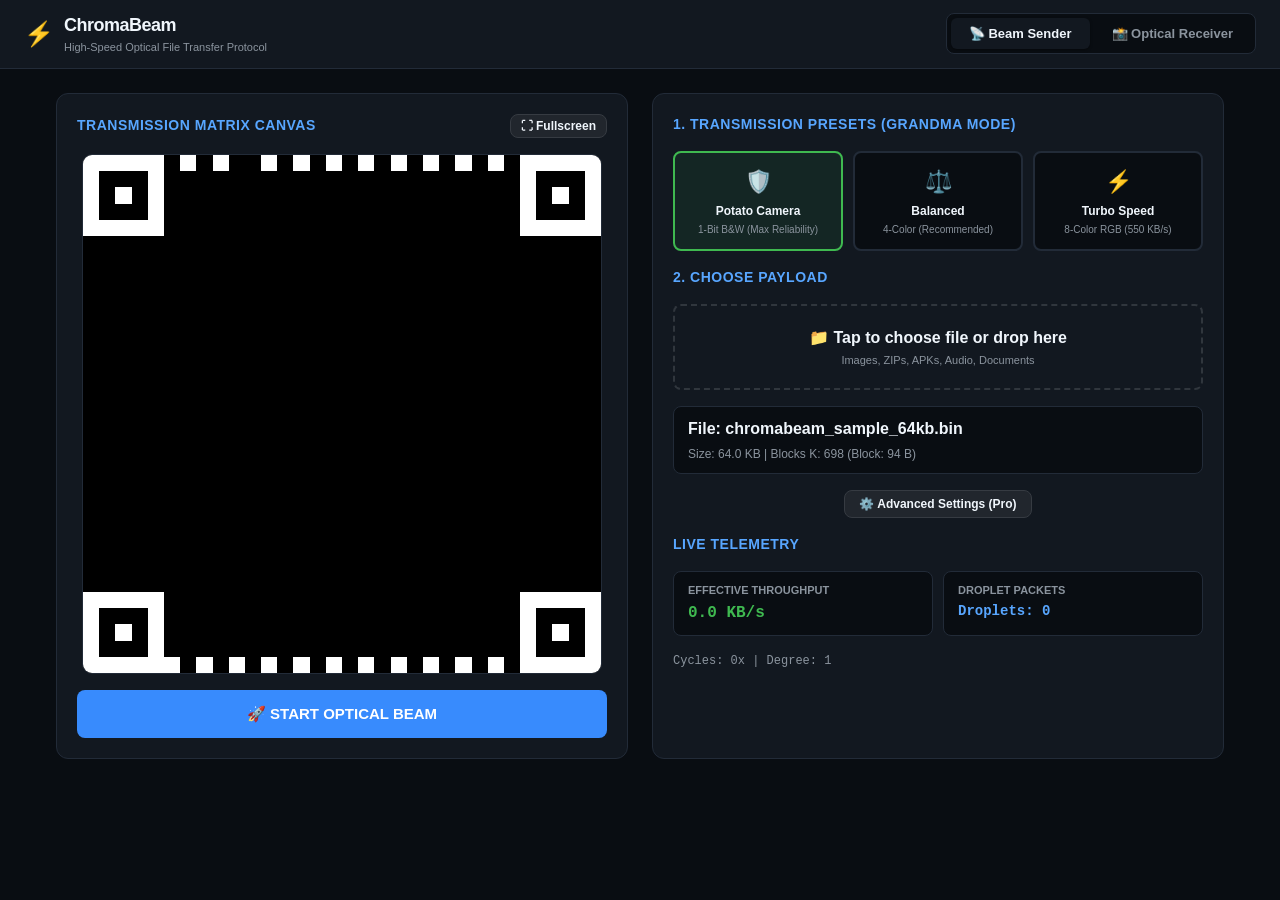
==== web/index.html @ 571ff3cd "fix: Complete receiver.js rewrite - fixed viewfinder, Otsu threshold, 3x3 multi-pixel sampling, pre-" ====
<!DOCTYPE html>
<html lang="en">
<head>
    <meta charset="UTF-8">
    <meta name="viewport" content="width=device-width, initial-scale=1.0">
    <title>ChromaBeam — High-Speed Optical File Transfer Protocol</title>
    <meta name="description" content="Ultra-fast optical file transfer through multi-mode animated matrix fountain codes across air-gapped screens and cameras.">
    <link rel="stylesheet" href="style.css">
</head>
<body>
    <header>
        <div class="brand">
            <span class="brand-icon">⚡</span>
            <div>
                <h1 class="brand-title">ChromaBeam</h1>
                <p class="brand-subtitle">High-Speed Optical File Transfer Protocol</p>
            </div>
        </div>
        <nav class="nav-tabs" aria-label="Application Mode Tabs">
            <button id="tabSenderBtn" class="tab-btn active" onclick="switchView('sender')">📡 Beam Sender</button>
            <button id="tabReceiverBtn" class="tab-btn" onclick="switchView('receiver')">📸 Optical Receiver</button>
        </nav>
    </header>

    <main>
        <!-- ==================== SENDER VIEW ==================== -->
        <section id="senderView" class="view-section active">
            <!-- Left: Optical Canvas -->
            <div class="card">
                <div class="control-row">
                    <span class="card-title">Transmission Matrix Canvas</span>
                    <button class="btn btn-secondary" onclick="toggleSenderFullscreen()" style="padding: 4px 10px; font-size: 12px;">⛶ Fullscreen</button>
                </div>
                <div id="senderCanvasContainer" class="canvas-wrapper">
                    <canvas id="senderCanvas" width="480" height="480"></canvas>
                </div>
                <button id="senderStreamBtn" class="btn btn-primary btn-lg" onclick="toggleSenderStream()">🚀 START OPTICAL BEAM</button>
            </div>

            <!-- Right: Settings & Telemetry -->
            <div class="card">
                <span class="card-title">1. Transmission Presets (Grandma Mode)</span>
                <div class="preset-grid">
                    <div id="preset_potato" class="preset-card active" onclick="applyPreset('potato')">
                        <div class="preset-icon">🛡️</div>
                        <div class="preset-name">Potato Camera</div>
                        <div class="preset-sub">1-Bit B&W (Max Reliability)</div>
                    </div>
                    <div id="preset_balanced" class="preset-card" onclick="applyPreset('balanced')">
                        <div class="preset-icon">⚖️</div>
                        <div class="preset-name">Balanced</div>
                        <div class="preset-sub">4-Color (Recommended)</div>
                    </div>
                    <div id="preset_turbo" class="preset-card" onclick="applyPreset('turbo')">
                        <div class="preset-icon">⚡</div>
                        <div class="preset-name">Turbo Speed</div>
                        <div class="preset-sub">8-Color RGB (550 KB/s)</div>
                    </div>
                </div>

                <span class="card-title">2. Choose Payload</span>
                <div id="senderDropArea" class="drop-zone" onclick="document.getElementById('senderFileInput').click()">
                    <div class="drop-title">📁 Tap to choose file or drop here</div>
                    <div class="drop-subtitle">Images, ZIPs, APKs, Audio, Documents</div>
                    <input type="file" id="senderFileInput" style="display: none;">
                </div>

                <div class="metric-box">
                    <div id="senderFileLabel" style="font-weight: 600; word-break: break-all;">File: chromabeam_sample_64kb.bin</div>
                    <div id="senderSizeLabel" style="font-size: 12px; color: var(--text-secondary); margin-top: 4px;">Size: 64.0 KB</div>
                </div>

                <!-- Advanced Pro Settings Toggle -->
                <div style="text-align: center;">
                    <button id="proToggleBtn" class="btn btn-secondary" onclick="toggleProMode()" style="font-size: 12px; padding: 6px 14px;">⚙️ Advanced Settings (Pro)</button>
                </div>

                <div id="senderProSection" style="display: none; flex-direction: column; gap: 12px; border-top: 1px solid var(--card-border); padding-top: 12px;">
                    <div class="control-row">
                        <label for="senderModeSelect" style="font-size: 13px;">Color Depth:</label>
                        <select id="senderModeSelect" onchange="updateSenderColorMode(parseInt(this.value))">
                            <option value="0" selected>1-bit Monochrome (Black & White)</option>
                            <option value="1">2-bit 4-Color (K, R, G, W)</option>
                            <option value="2">3-bit 8-Color (JAB RGB)</option>
                        </select>
                    </div>

                    <div class="control-row">
                        <label for="senderGridSelect" style="font-size: 13px;">Matrix Density:</label>
                        <select id="senderGridSelect" onchange="updateSenderGridDensity(parseInt(this.value))">
                            <option value="32" selected>32x32 (Ultra Large Cells)</option>
                            <option value="48">48x48 (Balanced)</option>
                            <option value="64">64x64 (High Density)</option>
                        </select>
                    </div>

                    <div class="control-row">
                        <span id="senderFpsLabel" style="font-size: 13px;">Frame Rate: 15 FPS</span>
                        <input type="range" id="senderFpsRange" min="10" max="60" value="15" oninput="updateSenderFPS(parseInt(this.value))">
                    </div>
                </div>

                <span class="card-title">Live Telemetry</span>
                <div class="telemetry-grid">
                    <div class="metric-box">
                        <div class="metric-label">Effective Throughput</div>
                        <div id="senderRateVal" class="metric-value">0.0 KB/s</div>
                    </div>
                    <div class="metric-box">
                        <div class="metric-label">Droplet Packets</div>
                        <div id="senderDropletVal" class="metric-value" style="font-size: 14px; color: #58a6ff;">Droplets: 0</div>
                    </div>
                </div>
                <div id="senderCycleVal" style="font-size: 12px; color: var(--text-secondary); font-family: var(--font-mono);">Cycles: 0x | Degree: 1</div>
            </div>
        </section>

        <!-- ==================== RECEIVER VIEW ==================== -->
        <section id="receiverView" class="view-section">
            <!-- Left: Camera Viewfinder -->
            <div class="card">
                <div class="control-row">
                    <span class="card-title">Camera Optical Viewfinder</span>
                    <span id="receiverStatusBadge" class="badge-idle">● IDLE</span>
                </div>
                <div class="canvas-wrapper">
                    <video id="receiverVideo" playsinline muted autoplay style="opacity: 0;"></video>
                    <canvas id="receiverCanvas" width="640" height="640"></canvas>
                </div>
                <div style="display: flex; gap: 10px;">
                    <button id="receiverStartBtn" class="btn btn-success btn-lg" onclick="startReceiverCamera()">📸 START CAMERA RECEIVER</button>
                    <button id="receiverStopBtn" class="btn btn-danger btn-lg" onclick="stopReceiverCamera()" style="display: none;">🛑 STOP CAMERA</button>
                </div>
            </div>

            <!-- Right: Reception & Decoder Progress -->
            <div class="card">
                <span class="card-title">Fountain Solver Progress</span>

                <div class="progress-container">
                    <div id="receiverProgressBar" class="progress-fill"></div>
                    <div id="receiverProgressLabel" class="progress-text">0%</div>
                </div>

                <span class="card-title">Reception Telemetry (Auto-Detect Active)</span>
                <div class="telemetry-grid">
                    <div class="metric-box">
                        <div class="metric-label">Camera Frame Rate</div>
                        <div id="receiverFpsVal" class="metric-value">0 FPS</div>
                    </div>
                    <div class="metric-box">
                        <div class="metric-label">Droplets Received</div>
                        <div id="receiverDropletVal" class="metric-value" style="font-size: 14px; color: #58a6ff;">Caught: 0 (Drops: 0)</div>
                    </div>
                </div>

                <div class="metric-box" style="margin-top: 10px;">
                    <div class="metric-label" style="margin-bottom: 6px;">How to Scan</div>
                    <ul style="font-size: 12px; color: var(--text-secondary); padding-left: 18px; line-height: 1.6;">
                        <li><b>Fill the green bracket guide</b> with the flashing matrix on your screen.</li>
                        <li>Hold steady — ChromaBeam <b>auto-detects grid size and color mode</b>!</li>
                        <li>Once the progress bar hits 100%, the file downloads automatically!</li>
                        <li>Tip: Use <b>🛡️ Potato Camera (B&W)</b> preset on the sender for best reliability.</li>
                    </ul>
                </div>
            </div>
        </section>
    </main>

    <!-- Scripts -->
    <script src="fountain.js"></script>
    <script src="protocol.js"></script>
    <script src="matrix.js"></script>
    <script src="sender.js"></script>
    <script src="receiver.js"></script>
    <script>
        function switchView(viewName) {
            const senderView = document.getElementById('senderView');
            const receiverView = document.getElementById('receiverView');
            const tabSenderBtn = document.getElementById('tabSenderBtn');
            const tabReceiverBtn = document.getElementById('tabReceiverBtn');

            if (viewName === 'sender') {
                senderView.classList.add('active');
                receiverView.classList.remove('active');
                tabSenderBtn.classList.add('active');
                tabReceiverBtn.classList.remove('active');
                if (receiverRunning) stopReceiverCamera();
            } else {
                senderView.classList.remove('active');
                receiverView.classList.add('active');
                tabSenderBtn.classList.remove('active');
                tabReceiverBtn.classList.add('active');
                if (senderIsStreaming) toggleSenderStream();
            }
        }

        window.addEventListener('DOMContentLoaded', () => {
            initSender();
            initReceiver();
        });
    </script>
</body>
</html>
---- web/style.css ----
/* ChromaBeam Web & Mobile Stylesheet */
:root {
    --bg-dark: #090d12;
    --card-bg: #121820;
    --card-border: #222b38;
    --accent-blue: #388bfd;
    --accent-blue-hover: #58a6ff;
    --accent-green: #2ea043;
    --accent-green-hover: #3fb950;
    --accent-red: #da3633;
    --accent-red-hover: #f85149;
    --text-primary: #f0f6fc;
    --text-secondary: #8b949e;
    --font-stack: -apple-system, BlinkMacSystemFont, "Segoe UI", Roboto, Helvetica, Arial, sans-serif;
    --font-mono: ui-monospace, SFMono-Regular, "SF Mono", Menlo, Consolas, "Liberation Mono", monospace;
}

* {
    box-sizing: border-box;
    margin: 0;
    padding: 0;
}

body {
    background-color: var(--bg-dark);
    color: var(--text-primary);
    font-family: var(--font-stack);
    line-height: 1.5;
    -webkit-font-smoothing: antialiased;
    min-height: 100vh;
    display: flex;
    flex-direction: column;
}

/* Header & Tab Navigation */
header {
    background-color: var(--card-bg);
    border-bottom: 1px solid var(--card-border);
    padding: 12px 24px;
    display: flex;
    align-items: center;
    justify-content: space-between;
    flex-wrap: wrap;
    gap: 16px;
}

.brand {
    display: flex;
    align-items: center;
    gap: 10px;
}

.brand-icon {
    font-size: 24px;
}

.brand-title {
    font-size: 18px;
    font-weight: 700;
    letter-spacing: -0.5px;
    color: var(--text-primary);
}

.brand-subtitle {
    font-size: 11px;
    color: var(--text-secondary);
    font-weight: 500;
}

.nav-tabs {
    display: flex;
    background: #090d12;
    border: 1px solid var(--card-border);
    border-radius: 8px;
    padding: 4px;
    gap: 4px;
}

.tab-btn {
    background: transparent;
    border: none;
    color: var(--text-secondary);
    padding: 8px 18px;
    border-radius: 6px;
    font-size: 13px;
    font-weight: 600;
    cursor: pointer;
    transition: all 0.15s ease;
}

.tab-btn.active {
    background: var(--card-bg);
    color: var(--text-primary);
    box-shadow: 0 1px 3px rgba(0, 0, 0, 0.4);
}

/* Main Container */
main {
    flex: 1;
    max-width: 1200px;
    width: 100%;
    margin: 0 auto;
    padding: 24px 16px;
}

.view-section {
    display: none;
}

.view-section.active {
    display: grid;
    grid-template-columns: 1fr 1fr;
    gap: 24px;
}

@media (max-width: 860px) {
    .view-section.active {
        grid-template-columns: 1fr;
    }
}

/* Cards & Surfaces */
.card {
    background-color: var(--card-bg);
    border: 1px solid var(--card-border);
    border-radius: 12px;
    padding: 20px;
    display: flex;
    flex-direction: column;
    gap: 16px;
}

.card-title {
    font-size: 14px;
    font-weight: 600;
    text-transform: uppercase;
    letter-spacing: 0.5px;
    color: var(--accent-blue-hover);
}

/* Display / Canvas Areas */
.canvas-wrapper {
    background: #000000;
    border: 1px solid var(--card-border);
    border-radius: 10px;
    display: flex;
    align-items: center;
    justify-content: center;
    overflow: hidden;
    position: relative;
    aspect-ratio: 1 / 1;
    width: 100%;
    max-width: 520px;
    margin: 0 auto;
}

#senderCanvas {
    width: 100%;
    height: 100%;
    image-rendering: pixelated;
    image-rendering: crisp-edges;
}

#receiverVideo, #receiverCanvas {
    position: absolute;
    width: 100%;
    height: 100%;
    object-fit: cover;
}

/* Grandma Preset Cards */
.preset-grid {
    display: grid;
    grid-template-columns: 1fr 1fr 1fr;
    gap: 10px;
}

.preset-card {
    background: #090d12;
    border: 2px solid var(--card-border);
    border-radius: 8px;
    padding: 12px 8px;
    text-align: center;
    cursor: pointer;
    transition: all 0.2s ease;
}

.preset-card:hover {
    border-color: var(--accent-blue);
}

.preset-card.active {
    border-color: var(--accent-green-hover);
    background: rgba(46, 160, 67, 0.1);
}

.preset-icon {
    font-size: 22px;
    margin-bottom: 4px;
}

.preset-name {
    font-size: 12px;
    font-weight: 700;
    color: var(--text-primary);
}

.preset-sub {
    font-size: 10px;
    color: var(--text-secondary);
    margin-top: 2px;
}

/* Form Controls & Buttons */
.btn {
    display: inline-flex;
    align-items: center;
    justify-content: center;
    gap: 8px;
    padding: 10px 18px;
    border-radius: 8px;
    font-size: 14px;
    font-weight: 600;
    cursor: pointer;
    border: 1px solid transparent;
    transition: all 0.15s ease;
}

.btn-primary {
    background-color: var(--accent-blue);
    color: #ffffff;
}

.btn-primary:hover {
    background-color: var(--accent-blue-hover);
}

.btn-success {
    background-color: var(--accent-green);
    color: #ffffff;
}

.btn-success:hover {
    background-color: var(--accent-green-hover);
}

.btn-danger {
    background-color: var(--accent-red);
    color: #ffffff;
}

.btn-danger:hover {
    background-color: var(--accent-red-hover);
}

.btn-secondary {
    background-color: #21262d;
    border-color: #363b42;
    color: var(--text-primary);
}

.btn-secondary:hover {
    background-color: #30363d;
}

.btn-lg {
    padding: 14px 24px;
    font-size: 15px;
    width: 100%;
}

.btn.active {
    background-color: var(--accent-red);
}

/* File Drop Zone */
.drop-zone {
    border: 2px dashed #30363d;
    border-radius: 8px;
    padding: 20px 16px;
    text-align: center;
    cursor: pointer;
    transition: border-color 0.2s ease;
}

.drop-zone.drag-active, .drop-zone:hover {
    border-color: var(--accent-blue);
    background: rgba(56, 139, 253, 0.05);
}

.drop-title {
    font-weight: 600;
    margin-bottom: 2px;
}

.drop-subtitle {
    font-size: 11px;
    color: var(--text-secondary);
}

/* Control Rows */
.control-row {
    display: flex;
    align-items: center;
    justify-content: space-between;
    gap: 12px;
}

select, input[type="range"] {
    background: #090d12;
    border: 1px solid var(--card-border);
    color: var(--text-primary);
    padding: 8px 12px;
    border-radius: 6px;
    outline: none;
    font-size: 13px;
}

/* Metrics & Telemetry Grid */
.telemetry-grid {
    display: grid;
    grid-template-columns: 1fr 1fr;
    gap: 10px;
}

.metric-box {
    background: #090d12;
    border: 1px solid var(--card-border);
    border-radius: 8px;
    padding: 10px 14px;
}

.metric-label {
    font-size: 11px;
    color: var(--text-secondary);
    text-transform: uppercase;
    font-weight: 600;
}

.metric-value {
    font-family: var(--font-mono);
    font-size: 16px;
    font-weight: 700;
    color: var(--accent-green-hover);
    margin-top: 2px;
}

/* Progress Bar */
.progress-container {
    background: #090d12;
    border: 1px solid var(--card-border);
    border-radius: 8px;
    height: 24px;
    overflow: hidden;
    position: relative;
}

.progress-fill {
    background: linear-gradient(90deg, #2ea043, #3fb950);
    height: 100%;
    width: 0%;
    transition: width 0.1s linear;
}

.progress-text {
    position: absolute;
    top: 0;
    left: 0;
    right: 0;
    bottom: 0;
    display: flex;
    align-items: center;
    justify-content: center;
    font-size: 12px;
    font-weight: 700;
    font-family: var(--font-mono);
}

/* Badges */
.badge-idle { color: var(--text-secondary); font-size: 12px; font-weight: 600; }
.badge-scanning { color: #f0883e; font-size: 12px; font-weight: 600; }
.badge-locked { color: var(--accent-green-hover); font-size: 12px; font-weight: 600; }
.badge-complete { color: #58a6ff; font-size: 12px; font-weight: 700; }
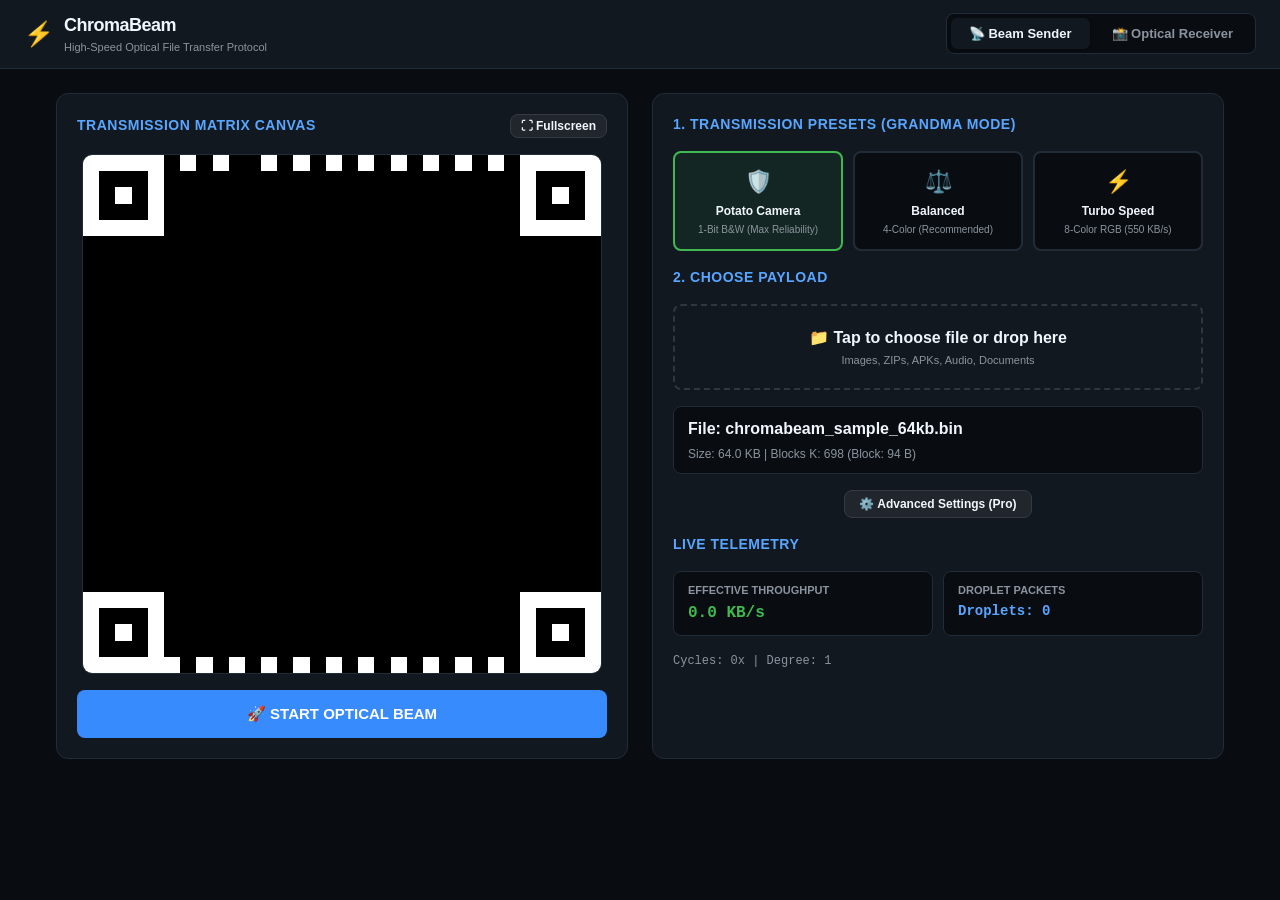
==== commit 7f6efbd4: "fix(vision): Replace broken 1D/contrast bounds with 2D cross-checked scanline locator and universal " ====
--- a/web/index.html
+++ b/web/index.html
@@ -96,7 +96,7 @@
 
                     <div class="control-row">
                         <span id="senderFpsLabel" style="font-size: 13px;">Frame Rate: 15 FPS</span>
-                        <input type="range" id="senderFpsRange" min="10" max="60" value="15" oninput="updateSenderFPS(parseInt(this.value))">
+                        <input type="range" id="senderFpsRange" min="1" max="60" value="15" oninput="updateSenderFPS(parseInt(this.value))">
                     </div>
                 </div>
 
@@ -127,52 +127,70 @@
                     <video id="receiverVideo" playsinline muted autoplay style="opacity: 0;"></video>
                     <canvas id="receiverCanvas" width="640" height="640"></canvas>
                 </div>
-                <div style="display: flex; gap: 10px;">
-                    <button id="receiverStartBtn" class="btn btn-success btn-lg" onclick="startReceiverCamera()">📸 START CAMERA RECEIVER</button>
-                    <button id="receiverStopBtn" class="btn btn-danger btn-lg" onclick="stopReceiverCamera()" style="display: none;">🛑 STOP CAMERA</button>
-                </div>
-            </div>
-
-            <!-- Right: Reception & Decoder Progress -->
-            <div class="card">
-                <span class="card-title">Fountain Solver Progress</span>
-
-                <div class="progress-container">
+                <div style="display: flex; gap: 10px; margin-top: 10px;">
+                    <button id="receiverStartBtn" class="btn btn-success btn-lg" style="flex: 1;" onclick="startReceiverCamera()">📸 START CAMERA RECEIVER</button>
+                    <button id="receiverStopBtn" class="btn btn-danger btn-lg" style="flex: 1; display: none;" onclick="stopReceiverCamera()">🛑 STOP CAMERA</button>
+                    <button id="receiverDebugToggleBtn" class="btn btn-secondary" onclick="toggleBinarizerView()" style="font-size: 12px; padding: 6px 12px;">👁️ Vision View</button>
+                </div>
+            </div>
+
+            <!-- Right: Reception, Precision Progress & Diagnostic Log Stream -->
+            <div class="card">
+                <div class="control-row">
+                    <span class="card-title">Fountain Solver Progress</span>
+                    <span id="receiverBlockCountLabel" style="font-size: 11px; font-family: var(--font-mono); color: #58a6ff;">Solved: 0 / 0 Blocks</span>
+                </div>
+
+                <div class="progress-container" style="height: 28px;">
                     <div id="receiverProgressBar" class="progress-fill"></div>
-                    <div id="receiverProgressLabel" class="progress-text">0%</div>
-                </div>
-
-                <span class="card-title">Reception Telemetry (Auto-Detect Active)</span>
+                    <div id="receiverProgressLabel" class="progress-text">0.0000%</div>
+                </div>
+
+                <span class="card-title" style="margin-top: 12px;">Diagnostic Telemetry & Vision HUD</span>
                 <div class="telemetry-grid">
                     <div class="metric-box">
-                        <div class="metric-label">Camera Frame Rate</div>
+                        <div class="metric-label">Camera / Worker FPS</div>
                         <div id="receiverFpsVal" class="metric-value">0 FPS</div>
                     </div>
                     <div class="metric-box">
                         <div class="metric-label">Droplets Received</div>
-                        <div id="receiverDropletVal" class="metric-value" style="font-size: 14px; color: #58a6ff;">Caught: 0 (Drops: 0)</div>
-                    </div>
-                </div>
-
-                <div class="metric-box" style="margin-top: 10px;">
-                    <div class="metric-label" style="margin-bottom: 6px;">How to Scan</div>
-                    <ul style="font-size: 12px; color: var(--text-secondary); padding-left: 18px; line-height: 1.6;">
-                        <li><b>Fill the green bracket guide</b> with the flashing matrix on your screen.</li>
-                        <li>Hold steady — ChromaBeam <b>auto-detects grid size and color mode</b>!</li>
-                        <li>Once the progress bar hits 100%, the file downloads automatically!</li>
-                        <li>Tip: Use <b>🛡️ Potato Camera (B&W)</b> preset on the sender for best reliability.</li>
-                    </ul>
+                        <div id="receiverDropletVal" class="metric-value" style="font-size: 13px; color: #58a6ff;">Caught: 0 (Drops: 0)</div>
+                    </div>
+                    <div class="metric-box">
+                        <div class="metric-label">Vision Detector</div>
+                        <div id="receiverDetectorVal" class="metric-value" style="font-size: 12px; color: #3fb950;">Idle</div>
+                    </div>
+                    <div class="metric-box">
+                        <div class="metric-label">Luma & Contrast</div>
+                        <div id="receiverLumaVal" class="metric-value" style="font-size: 12px; color: #d29922;">--</div>
+                    </div>
+                </div>
+
+                <!-- Live Diagnostic Log Stream -->
+                <div style="margin-top: 12px;">
+                    <div class="control-row" style="margin-bottom: 6px;">
+                        <span class="card-title" style="margin: 0; font-size: 12px;">Live Diagnostic Log Stream</span>
+                        <div style="display: flex; gap: 6px;">
+                            <button class="btn btn-secondary btn-sm" onclick="copyReceiverLogs()">📋 Copy Logs</button>
+                            <button class="btn btn-secondary btn-sm" onclick="clearReceiverLogs()">🗑️ Clear</button>
+                        </div>
+                    </div>
+                    <div id="receiverDebugLog" class="log-terminal">
+[SYSTEM] ChromaBeam 3D Optical Scanner Ready.
+[INFO] Waiting for camera start...
+                    </div>
                 </div>
             </div>
         </section>
     </main>
 
-    <!-- Scripts -->
-    <script src="fountain.js"></script>
-    <script src="protocol.js"></script>
-    <script src="matrix.js"></script>
-    <script src="sender.js"></script>
-    <script src="receiver.js"></script>
+    <!-- Scripts (cache-busted v3) -->
+    <script src="fountain.js?v=3"></script>
+    <script src="protocol.js?v=3"></script>
+    <script src="matrix.js?v=3"></script>
+    <script src="vision_engine.js?v=3"></script>
+    <script src="sender.js?v=3"></script>
+    <script src="receiver.js?v=3"></script>
     <script>
         function switchView(viewName) {
             const senderView = document.getElementById('senderView');
--- a/web/style.css
+++ b/web/style.css
@@ -381,3 +381,34 @@
 .badge-scanning { color: #f0883e; font-size: 12px; font-weight: 600; }
 .badge-locked { color: var(--accent-green-hover); font-size: 12px; font-weight: 600; }
 .badge-complete { color: #58a6ff; font-size: 12px; font-weight: 700; }
+
+/* Real-Time Diagnostic Terminal Logger */
+.log-terminal {
+    background: #05080c;
+    border: 1px solid #30363d;
+    border-radius: 8px;
+    padding: 10px;
+    font-family: var(--font-mono);
+    font-size: 11px;
+    line-height: 1.45;
+    color: #8b949e;
+    height: 140px;
+    overflow-y: auto;
+    white-space: pre-wrap;
+    word-break: break-all;
+    box-shadow: inset 0 2px 6px rgba(0,0,0,0.5);
+}
+
+.log-entry { margin-bottom: 3px; }
+.log-info { color: #58a6ff; }
+.log-vision { color: #3fb950; }
+.log-decode { color: #79c0ff; font-weight: 600; }
+.log-warn { color: #d29922; }
+.log-error { color: #f85149; font-weight: 700; }
+
+.btn-sm {
+    padding: 4px 10px;
+    font-size: 11px;
+    border-radius: 6px;
+}
+
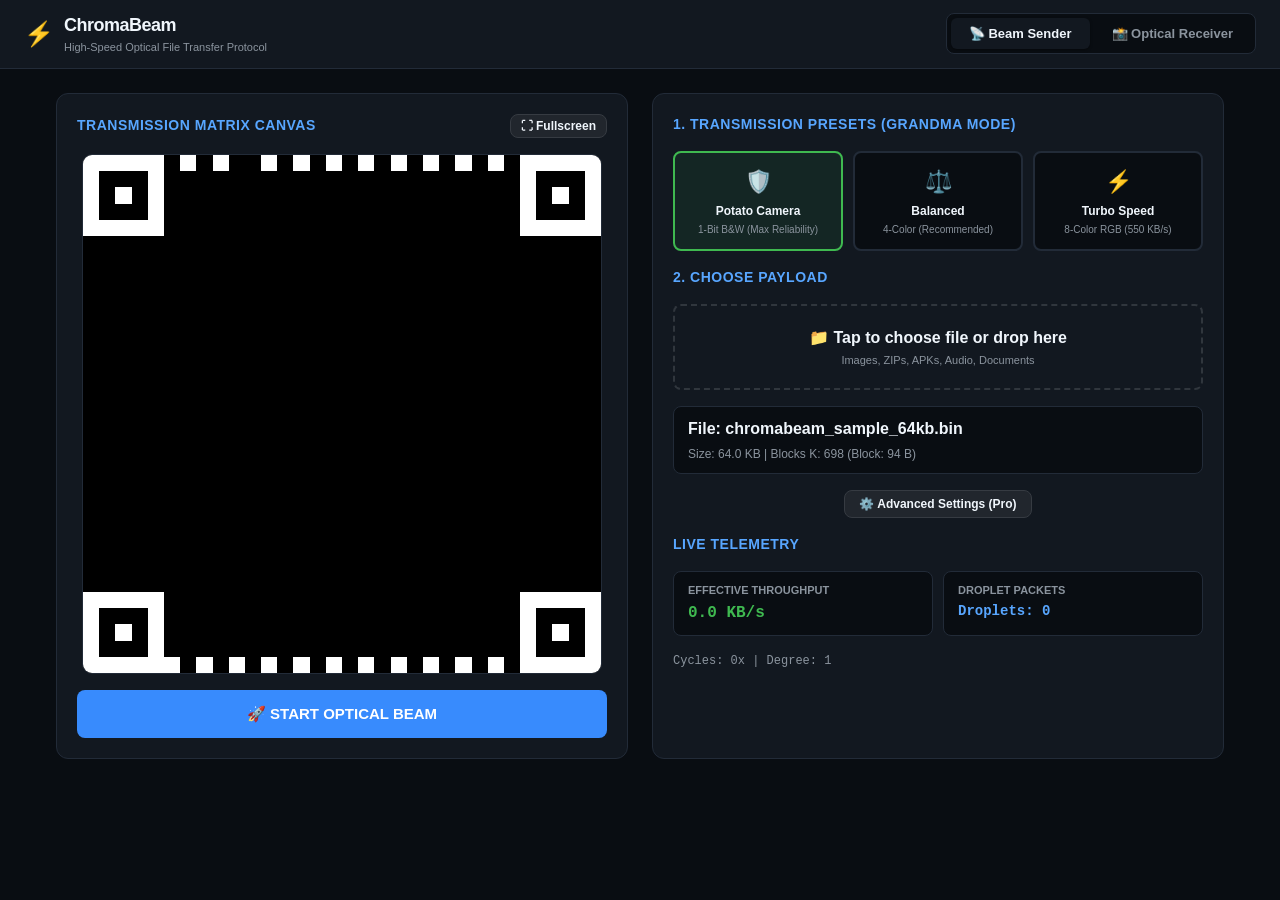
==== commit 3a8244e8: "feat: Integrate standard 1:1:3:1:1 QR code engine and jsQR into ChromaBeam Potato Mode for instant 6" ====
--- a/web/index.html
+++ b/web/index.html
@@ -184,13 +184,15 @@
         </section>
     </main>
 
-    <!-- Scripts (cache-busted v3) -->
-    <script src="fountain.js?v=3"></script>
-    <script src="protocol.js?v=3"></script>
-    <script src="matrix.js?v=3"></script>
-    <script src="vision_engine.js?v=3"></script>
-    <script src="sender.js?v=3"></script>
-    <script src="receiver.js?v=3"></script>
+    <!-- Scripts (cache-busted v4 with Standard QR & jsQR Support) -->
+    <script src="qrcode.js?v=4"></script>
+    <script src="jsQR.js?v=4"></script>
+    <script src="fountain.js?v=4"></script>
+    <script src="protocol.js?v=4"></script>
+    <script src="matrix.js?v=4"></script>
+    <script src="vision_engine.js?v=4"></script>
+    <script src="sender.js?v=4"></script>
+    <script src="receiver.js?v=4"></script>
     <script>
         function switchView(viewName) {
             const senderView = document.getElementById('senderView');
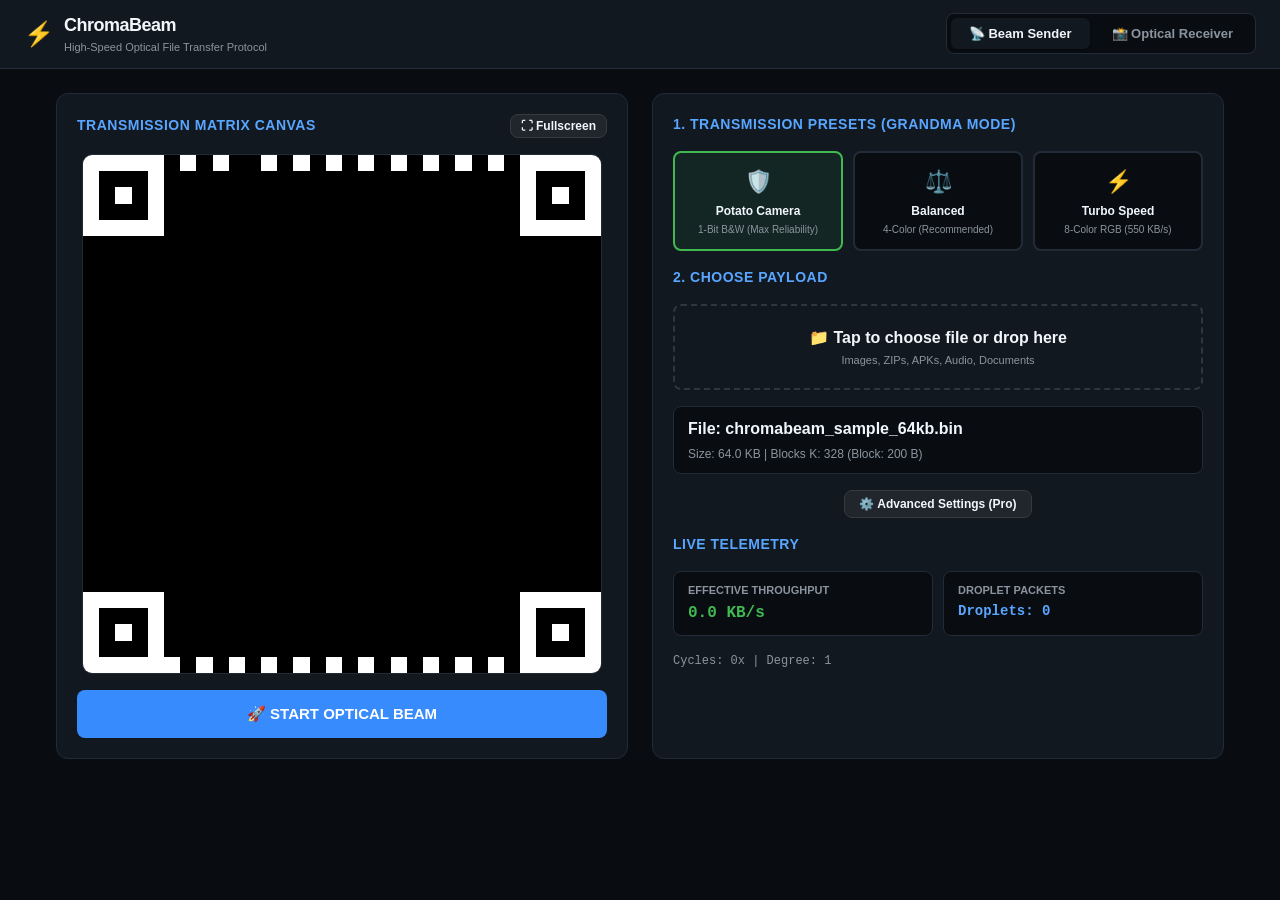
==== commit 1629711f: "feat: Add Scandit-style multi-tier ROI tracking (60+ FPS), dynamic high-capacity block sizing, and f" ====
--- a/web/index.html
+++ b/web/index.html
@@ -146,6 +146,11 @@
                     <div id="receiverProgressLabel" class="progress-text">0.0000%</div>
                 </div>
 
+                <div id="receiverDownloadCard" style="display: none; background: rgba(35, 134, 54, 0.15); border: 1px solid #3fb950; border-radius: 8px; padding: 12px; margin-top: 10px; text-align: center;">
+                    <div style="font-weight: 600; color: #3fb950; font-size: 13px; margin-bottom: 6px;">🎉 FILE ASSEMBLED SUCCESSFULLY!</div>
+                    <a id="receiverDownloadLink" class="btn btn-success" style="display: block; width: 100%; text-decoration: none; padding: 10px; font-size: 14px; font-weight: bold; text-align: center; border-radius: 6px; box-sizing: border-box;" download="file.bin">📥 SAVE FILE (0.0 KB)</a>
+                </div>
+
                 <span class="card-title" style="margin-top: 12px;">Diagnostic Telemetry & Vision HUD</span>
                 <div class="telemetry-grid">
                     <div class="metric-box">
@@ -184,15 +189,15 @@
         </section>
     </main>
 
-    <!-- Scripts (cache-busted v4 with Standard QR & jsQR Support) -->
-    <script src="qrcode.js?v=4"></script>
-    <script src="jsQR.js?v=4"></script>
-    <script src="fountain.js?v=4"></script>
-    <script src="protocol.js?v=4"></script>
-    <script src="matrix.js?v=4"></script>
-    <script src="vision_engine.js?v=4"></script>
-    <script src="sender.js?v=4"></script>
-    <script src="receiver.js?v=4"></script>
+    <!-- Scripts (cache-busted v5 with Scandit ROI Tracking & Download Fix) -->
+    <script src="qrcode.js?v=5"></script>
+    <script src="jsQR.js?v=5"></script>
+    <script src="fountain.js?v=5"></script>
+    <script src="protocol.js?v=5"></script>
+    <script src="matrix.js?v=5"></script>
+    <script src="vision_engine.js?v=5"></script>
+    <script src="sender.js?v=5"></script>
+    <script src="receiver.js?v=5"></script>
     <script>
         function switchView(viewName) {
             const senderView = document.getElementById('senderView');
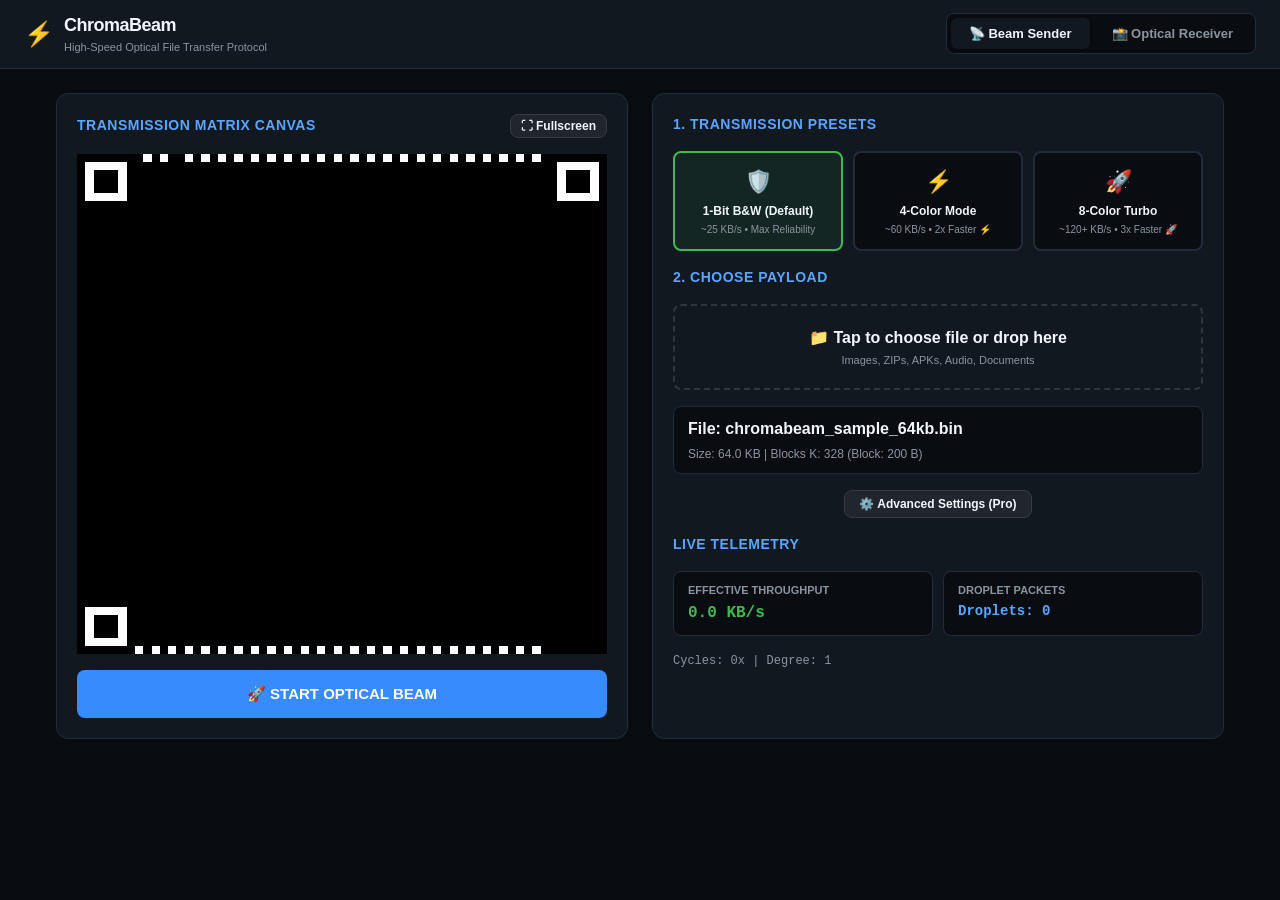
==== commit 1e1c33fa: "feat: 2026 simplistic UI, 3-anchor QR system, Scandit steady lock, app icons, and offline Nuitka dua" ====
--- a/web/index.html
+++ b/web/index.html
@@ -4,8 +4,22 @@
     <meta charset="UTF-8">
     <meta name="viewport" content="width=device-width, initial-scale=1.0">
     <title>ChromaBeam — High-Speed Optical File Transfer Protocol</title>
-    <meta name="description" content="Ultra-fast optical file transfer through multi-mode animated matrix fountain codes across air-gapped screens and cameras.">
+    <link rel="icon" type="image/png" href="favicon.png">
+    <link rel="shortcut icon" href="favicon.ico">
     <link rel="stylesheet" href="style.css">
+    <style>
+        .fullscreen-canvas {
+            position: fixed !important;
+            top: 0;
+            left: 0;
+            width: 100vw !important;
+            height: 100vh !important;
+            object-fit: contain;
+            background-color: #000;
+            z-index: 9999;
+            cursor: pointer;
+        }
+    </style>
 </head>
 <body>
     <header>
@@ -31,30 +45,31 @@
                     <span class="card-title">Transmission Matrix Canvas</span>
                     <button class="btn btn-secondary" onclick="toggleSenderFullscreen()" style="padding: 4px 10px; font-size: 12px;">⛶ Fullscreen</button>
                 </div>
-                <div id="senderCanvasContainer" class="canvas-wrapper">
-                    <canvas id="senderCanvas" width="480" height="480"></canvas>
+                <!-- Main Sender Canvas -->
+                <div style="flex: 1; display: flex; justify-content: center; align-items: center; min-height: 400px;">
+                    <canvas id="senderCanvas" width="512" height="512" onclick="toggleSenderFullscreen()" style="max-width: 100%; max-height: 500px; cursor: pointer;"></canvas>
                 </div>
                 <button id="senderStreamBtn" class="btn btn-primary btn-lg" onclick="toggleSenderStream()">🚀 START OPTICAL BEAM</button>
             </div>
 
             <!-- Right: Settings & Telemetry -->
             <div class="card">
-                <span class="card-title">1. Transmission Presets (Grandma Mode)</span>
+                <span class="card-title">1. Transmission Presets</span>
                 <div class="preset-grid">
                     <div id="preset_potato" class="preset-card active" onclick="applyPreset('potato')">
                         <div class="preset-icon">🛡️</div>
-                        <div class="preset-name">Potato Camera</div>
-                        <div class="preset-sub">1-Bit B&W (Max Reliability)</div>
+                        <div class="preset-name">1-Bit B&W (Default)</div>
+                        <div class="preset-sub">~25 KB/s • Max Reliability</div>
                     </div>
                     <div id="preset_balanced" class="preset-card" onclick="applyPreset('balanced')">
-                        <div class="preset-icon">⚖️</div>
-                        <div class="preset-name">Balanced</div>
-                        <div class="preset-sub">4-Color (Recommended)</div>
+                        <div class="preset-icon">⚡</div>
+                        <div class="preset-name">4-Color Mode</div>
+                        <div class="preset-sub">~60 KB/s • 2x Faster ⚡</div>
                     </div>
                     <div id="preset_turbo" class="preset-card" onclick="applyPreset('turbo')">
-                        <div class="preset-icon">⚡</div>
-                        <div class="preset-name">Turbo Speed</div>
-                        <div class="preset-sub">8-Color RGB (550 KB/s)</div>
+                        <div class="preset-icon">🚀</div>
+                        <div class="preset-name">8-Color Turbo</div>
+                        <div class="preset-sub">~120+ KB/s • 3x Faster 🚀</div>
                     </div>
                 </div>
 
@@ -91,6 +106,11 @@
                             <option value="32" selected>32x32 (Ultra Large Cells)</option>
                             <option value="48">48x48 (Balanced)</option>
                             <option value="64">64x64 (High Density)</option>
+                            <option value="128">128x128 (Ultra Density)</option>
+                            <option value="256">256x256 (Extreme Density)</option>
+                            <option value="512">512x512 (Max Density)</option>
+                            <option value="1024">1024x1024 (Experimental 1K)</option>
+                            <option value="2048">2048x2048 (Experimental 2K)</option>
                         </select>
                     </div>
 
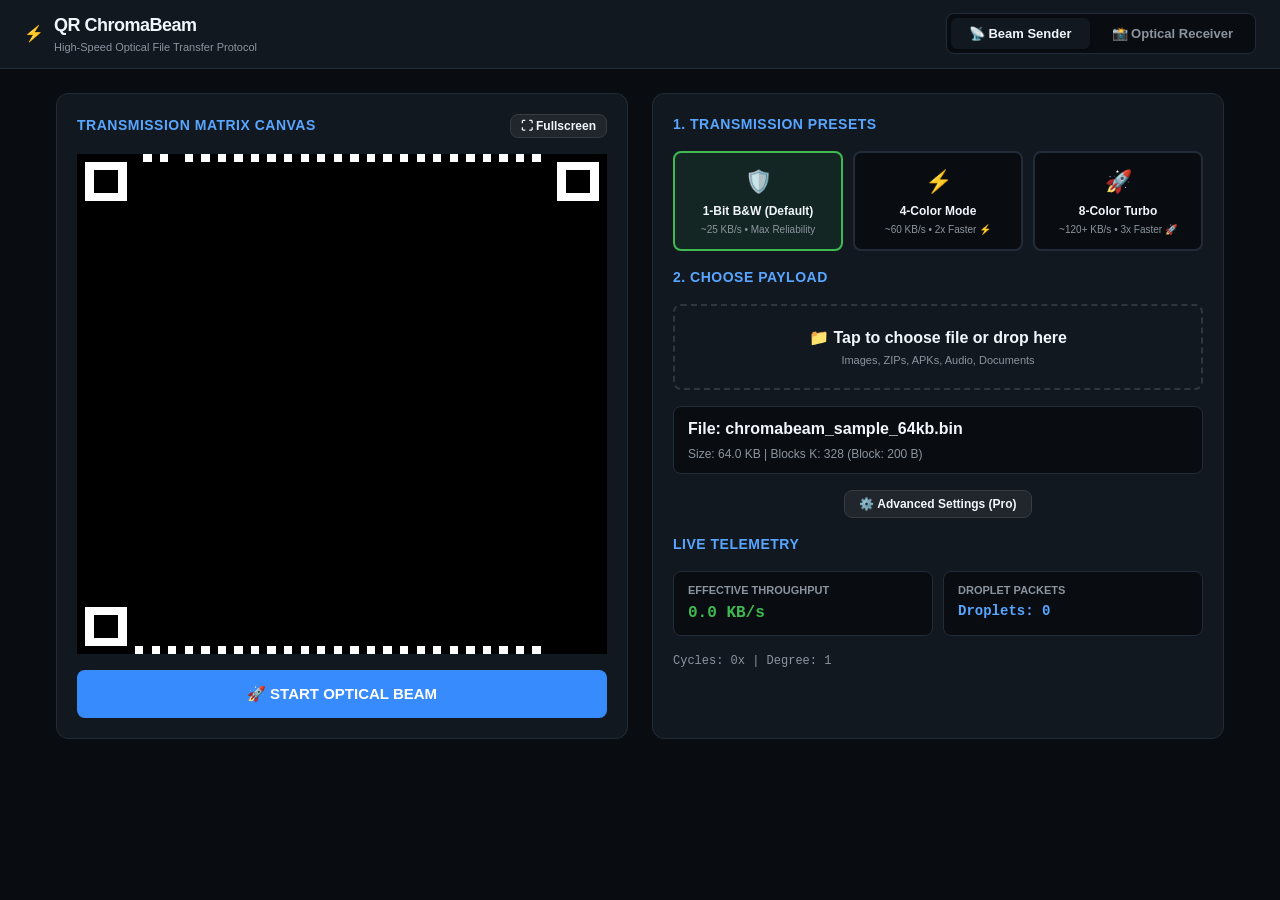
==== commit a0f5b46e: "feat(android): add main.py unified entrypoint, update title to QR ChromaBeam, and optimize arm64-v8a" ====
--- a/web/index.html
+++ b/web/index.html
@@ -3,7 +3,7 @@
 <head>
     <meta charset="UTF-8">
     <meta name="viewport" content="width=device-width, initial-scale=1.0">
-    <title>ChromaBeam — High-Speed Optical File Transfer Protocol</title>
+    <title>QR ChromaBeam — High-Speed Optical File Transfer Protocol</title>
     <link rel="icon" type="image/png" href="favicon.png">
     <link rel="shortcut icon" href="favicon.ico">
     <link rel="stylesheet" href="style.css">
@@ -24,9 +24,9 @@
 <body>
     <header>
         <div class="brand">
-            <span class="brand-icon">⚡</span>
+            <div class="brand-logo">⚡</div>
             <div>
-                <h1 class="brand-title">ChromaBeam</h1>
+                <h1 class="brand-title">QR ChromaBeam</h1>
                 <p class="brand-subtitle">High-Speed Optical File Transfer Protocol</p>
             </div>
         </div>
